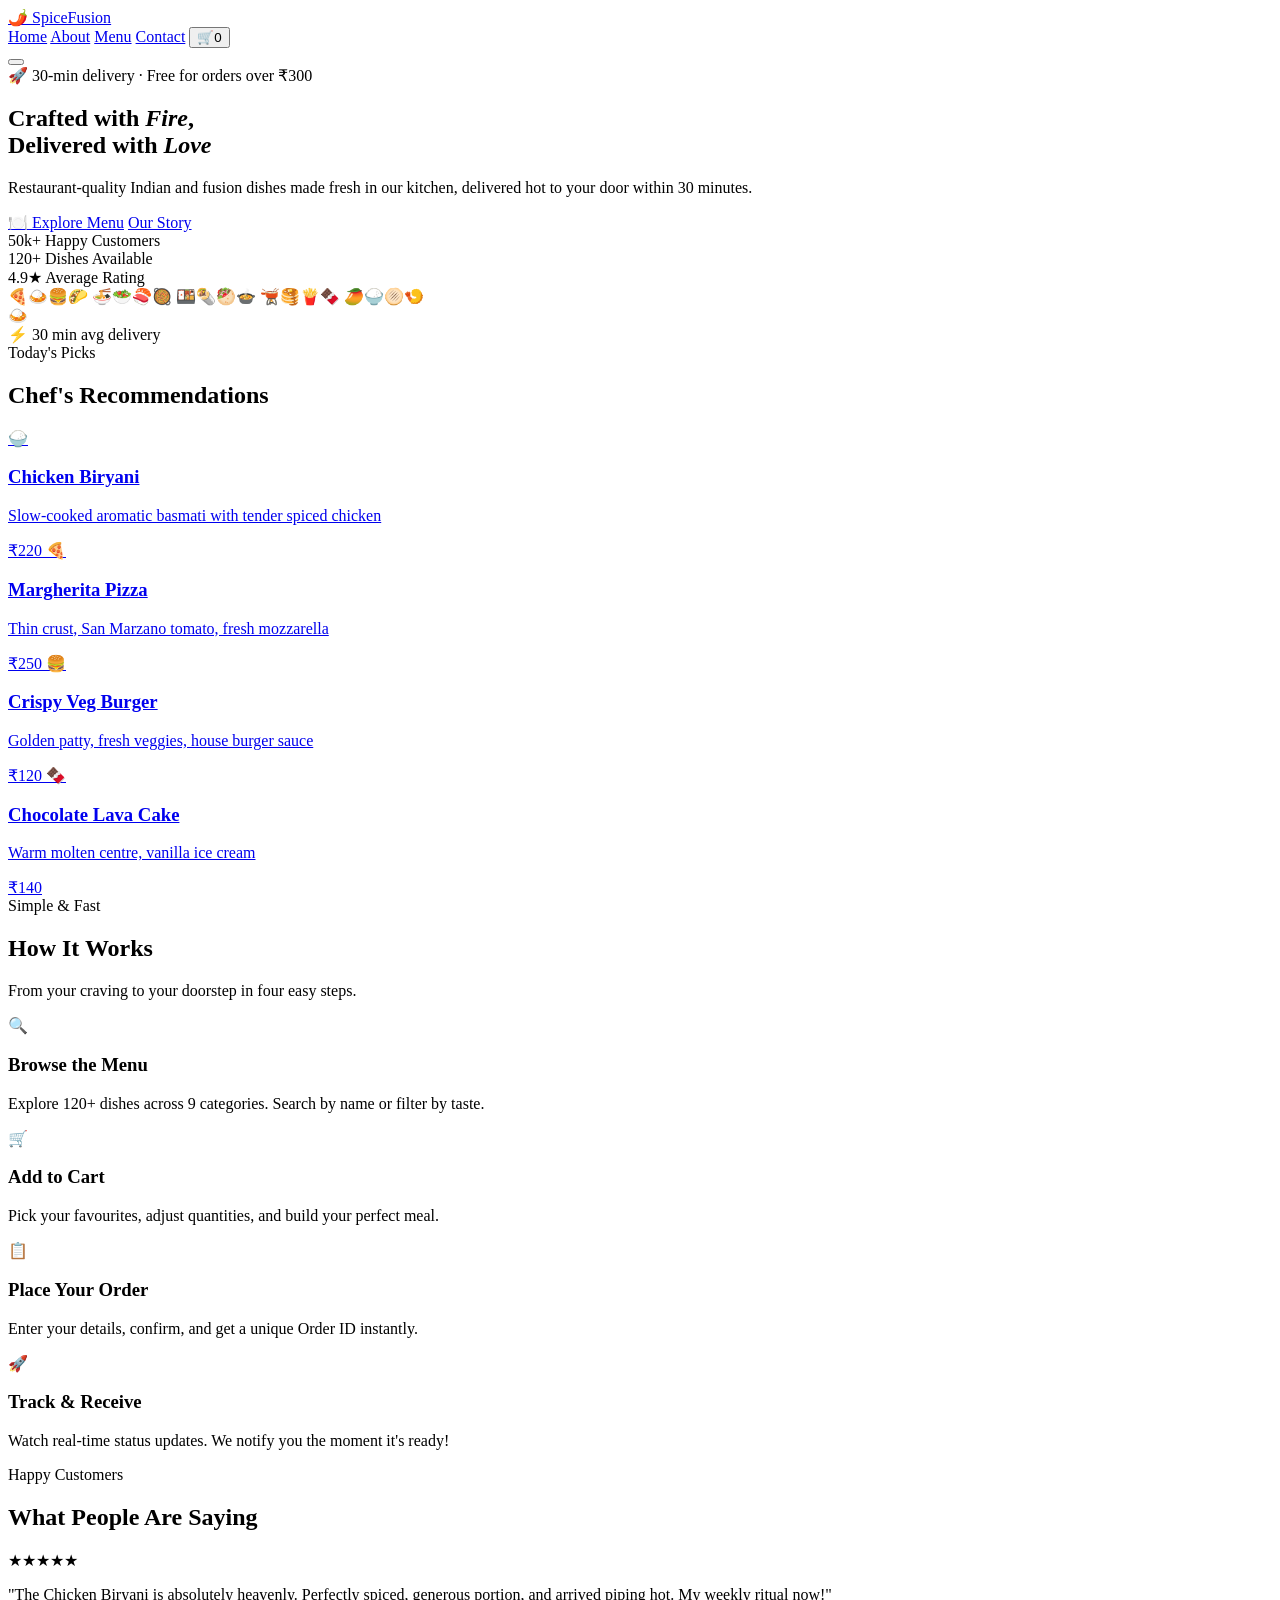
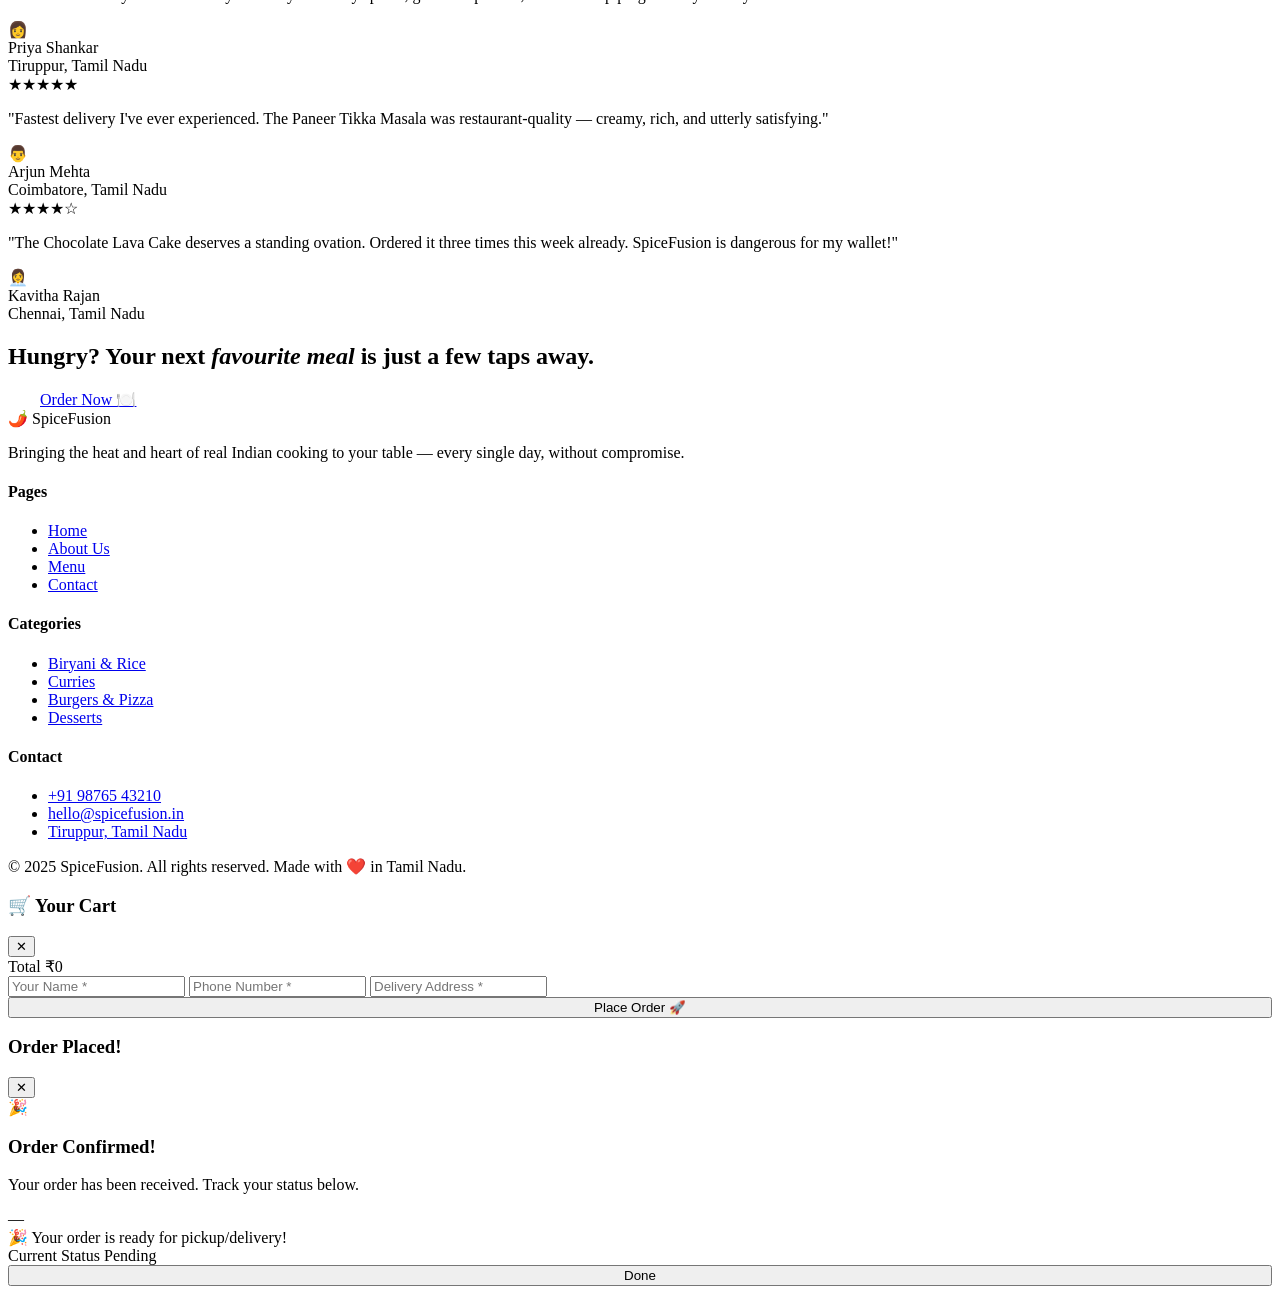
==== index.html @ 7317be7a "First commit" ====
<!DOCTYPE html>
<html lang="en">
<head>
  <meta charset="UTF-8"/>
  <meta name="viewport" content="width=device-width, initial-scale=1.0"/>
  <title>SpiceFusion — Fresh Food, Fast Delivery</title>
  <meta name="description" content="SpiceFusion delivers authentic, freshly prepared Indian and fusion cuisine straight to your door. Order online in minutes."/>
  <meta name="keywords" content="food delivery, biryani, pizza, burger, order food online, SpiceFusion"/>
  <link rel="preconnect" href="https://fonts.googleapis.com"/>
  <link rel="preconnect" href="https://fonts.gstatic.com" crossorigin/>
  <link href="https://fonts.googleapis.com/css2?family=Playfair+Display:wght@700&family=Inter:wght@400;500;600;700&display=swap" rel="stylesheet"/>
  <link rel="stylesheet" href="css/style.css"/>
</head>
<body>

<!-- Page Loader -->
<div id="page-loader">
  <div class="loader-ring"></div>
</div>

<!-- Navbar -->
<nav class="navbar" role="navigation" aria-label="Main navigation">
  <a href="index.html" class="nav-logo"><span>🌶️</span> SpiceFusion</a>
  <div id="nav-menu">
    <a href="index.html" class="active">Home</a>
    <a href="about.html">About</a>
    <a href="products.html">Menu</a>
    <a href="contact.html">Contact</a>
    <button class="nav-cart-btn" onclick="openCart()" aria-label="Open cart">
      🛒<span class="cart-badge">0</span>
    </button>
  </div>
  <button class="hamburger" id="hamburger" aria-label="Toggle menu" aria-expanded="false">
    <span></span><span></span><span></span>
  </button>
</nav>

<!-- Hero -->
<section class="hero" aria-labelledby="hero-heading">
  <div class="hero-left">
    <div class="hero-eyebrow">🚀 30-min delivery · Free for orders over ₹300</div>
    <h1 id="hero-heading">
      Crafted with <em>Fire</em>,<br>Delivered with <em>Love</em>
    </h1>
    <p class="hero-sub">
      Restaurant-quality Indian and fusion dishes made fresh in our kitchen, delivered hot to your door within 30 minutes.
    </p>
    <div class="hero-ctas">
      <a href="products.html" class="btn-primary">🍽️ Explore Menu</a>
      <a href="about.html" class="btn-secondary">Our Story</a>
    </div>
    <div class="hero-stats">
      <div>
        <span class="hero-stat-val">50k+</span>
        <span class="hero-stat-label">Happy Customers</span>
      </div>
      <div>
        <span class="hero-stat-val">120+</span>
        <span class="hero-stat-label">Dishes Available</span>
      </div>
      <div>
        <span class="hero-stat-val">4.9★</span>
        <span class="hero-stat-label">Average Rating</span>
      </div>
    </div>
  </div>
  <div class="hero-right">
    <div class="hero-food-bg"></div>
    <div class="hero-food-strip" aria-hidden="true">
      <span>🍕</span><span>🍛</span><span>🍔</span><span>🌮</span>
      <span>🍜</span><span>🥗</span><span>🍣</span><span>🥘</span>
      <span>🍱</span><span>🌯</span><span>🥙</span><span>🍲</span>
      <span>🫕</span><span>🥞</span><span>🍟</span><span>🍫</span>
      <span>🥭</span><span>🍚</span><span>🫓</span><span>🍤</span>
    </div>
    <div class="hero-bowl" aria-hidden="true">🍛</div>
    <div class="hero-badge" aria-hidden="true">
      <span>⚡</span> 30 min avg delivery
    </div>
  </div>
</section>

<!-- Featured Dishes -->
<section class="featured-strip" aria-label="Featured dishes">
  <span class="eyebrow">Today's Picks</span>
  <h2>Chef's Recommendations</h2>
  <div class="featured-grid" id="featured-grid">
    <a href="products.html" class="featured-card animate-on-scroll">
      <span class="fc-emoji">🍚</span>
      <h3>Chicken Biryani</h3>
      <p>Slow-cooked aromatic basmati with tender spiced chicken</p>
      <span class="fc-price">₹220</span>
    </a>
    <a href="products.html" class="featured-card animate-on-scroll">
      <span class="fc-emoji">🍕</span>
      <h3>Margherita Pizza</h3>
      <p>Thin crust, San Marzano tomato, fresh mozzarella</p>
      <span class="fc-price">₹250</span>
    </a>
    <a href="products.html" class="featured-card animate-on-scroll">
      <span class="fc-emoji">🍔</span>
      <h3>Crispy Veg Burger</h3>
      <p>Golden patty, fresh veggies, house burger sauce</p>
      <span class="fc-price">₹120</span>
    </a>
    <a href="products.html" class="featured-card animate-on-scroll">
      <span class="fc-emoji">🍫</span>
      <h3>Chocolate Lava Cake</h3>
      <p>Warm molten centre, vanilla ice cream</p>
      <span class="fc-price">₹140</span>
    </a>
  </div>
</section>

<!-- How it Works -->
<section class="section" aria-labelledby="how-heading">
  <div class="section-header section-center">
    <span class="eyebrow">Simple & Fast</span>
    <h2 id="how-heading">How It Works</h2>
    <p>From your craving to your doorstep in four easy steps.</p>
  </div>
  <div class="how-grid">
    <div class="how-card animate-on-scroll">
      <span class="how-icon">🔍</span>
      <h3>Browse the Menu</h3>
      <p>Explore 120+ dishes across 9 categories. Search by name or filter by taste.</p>
    </div>
    <div class="how-card animate-on-scroll">
      <span class="how-icon">🛒</span>
      <h3>Add to Cart</h3>
      <p>Pick your favourites, adjust quantities, and build your perfect meal.</p>
    </div>
    <div class="how-card animate-on-scroll">
      <span class="how-icon">📋</span>
      <h3>Place Your Order</h3>
      <p>Enter your details, confirm, and get a unique Order ID instantly.</p>
    </div>
    <div class="how-card animate-on-scroll">
      <span class="how-icon">🚀</span>
      <h3>Track & Receive</h3>
      <p>Watch real-time status updates. We notify you the moment it's ready!</p>
    </div>
  </div>
</section>

<!-- Testimonials -->
<section class="section testimonials" aria-labelledby="testi-heading">
  <div class="section-header section-center">
    <span class="eyebrow">Happy Customers</span>
    <h2 id="testi-heading">What People Are Saying</h2>
  </div>
  <div class="testi-grid">
    <div class="testi-card animate-on-scroll">
      <div class="testi-stars">★★★★★</div>
      <p class="testi-text">"The Chicken Biryani is absolutely heavenly. Perfectly spiced, generous portion, and arrived piping hot. My weekly ritual now!"</p>
      <div class="testi-author">
        <div class="testi-avatar">👩</div>
        <div>
          <div class="testi-name">Priya Shankar</div>
          <div class="testi-loc">Tiruppur, Tamil Nadu</div>
        </div>
      </div>
    </div>
    <div class="testi-card animate-on-scroll">
      <div class="testi-stars">★★★★★</div>
      <p class="testi-text">"Fastest delivery I've ever experienced. The Paneer Tikka Masala was restaurant-quality — creamy, rich, and utterly satisfying."</p>
      <div class="testi-author">
        <div class="testi-avatar">👨</div>
        <div>
          <div class="testi-name">Arjun Mehta</div>
          <div class="testi-loc">Coimbatore, Tamil Nadu</div>
        </div>
      </div>
    </div>
    <div class="testi-card animate-on-scroll">
      <div class="testi-stars">★★★★☆</div>
      <p class="testi-text">"The Chocolate Lava Cake deserves a standing ovation. Ordered it three times this week already. SpiceFusion is dangerous for my wallet!"</p>
      <div class="testi-author">
        <div class="testi-avatar">👩‍💼</div>
        <div>
          <div class="testi-name">Kavitha Rajan</div>
          <div class="testi-loc">Chennai, Tamil Nadu</div>
        </div>
      </div>
    </div>
  </div>
</section>

<!-- CTA Banner -->
<section class="cta-banner" aria-label="Call to action">
  <h2>Hungry? Your next <em>favourite meal</em> is just a few taps away.</h2>
  <a href="products.html" class="btn-primary" style="font-size:1rem; padding:14px 32px;">Order Now 🍽️</a>
</section>

<!-- Footer -->
<footer role="contentinfo">
  <div class="footer-grid">
    <div class="footer-brand">
      <div class="nav-logo"><span>🌶️</span> SpiceFusion</div>
      <p>Bringing the heat and heart of real Indian cooking to your table — every single day, without compromise.</p>
    </div>
    <div class="footer-col">
      <h4>Pages</h4>
      <ul>
        <li><a href="index.html">Home</a></li>
        <li><a href="about.html">About Us</a></li>
        <li><a href="products.html">Menu</a></li>
        <li><a href="contact.html">Contact</a></li>
      </ul>
    </div>
    <div class="footer-col">
      <h4>Categories</h4>
      <ul>
        <li><a href="products.html">Biryani & Rice</a></li>
        <li><a href="products.html">Curries</a></li>
        <li><a href="products.html">Burgers & Pizza</a></li>
        <li><a href="products.html">Desserts</a></li>
      </ul>
    </div>
    <div class="footer-col">
      <h4>Contact</h4>
      <ul>
        <li><a href="tel:+919876543210">+91 98765 43210</a></li>
        <li><a href="mailto:hello@spicefusion.in">hello@spicefusion.in</a></li>
        <li><a href="#">Tiruppur, Tamil Nadu</a></li>
      </ul>
    </div>
  </div>
  <div class="footer-bottom">
    <p>© 2025 SpiceFusion. All rights reserved. Made with ❤️ in Tamil Nadu.</p>
  </div>
</footer>

<!-- Cart Modal -->
<div class="modal-overlay" id="cart-modal" role="dialog" aria-modal="true" aria-label="Shopping cart">
  <div class="modal-box">
    <div class="modal-header">
      <h3>🛒 Your Cart</h3>
      <button class="modal-close" onclick="closeCart()" aria-label="Close cart">✕</button>
    </div>
    <div class="modal-body" id="cart-items"></div>
    <div class="cart-footer">
      <div class="cart-total-row">
        <span>Total</span>
        <span id="cart-total">₹0</span>
      </div>
      <form class="checkout-form" id="checkout-form">
        <input id="cust-name" type="text" placeholder="Your Name *" required/>
        <input id="cust-phone" type="tel" placeholder="Phone Number *" required/>
        <input id="cust-address" type="text" placeholder="Delivery Address *" required/>
        <button type="submit" class="btn-primary" style="justify-content:center; width:100%;">Place Order 🚀</button>
      </form>
    </div>
  </div>
</div>

<!-- Order Confirmation Modal -->
<div class="modal-overlay" id="order-modal" role="dialog" aria-modal="true" aria-label="Order confirmation">
  <div class="modal-box">
    <div class="modal-header">
      <h3>Order Placed!</h3>
      <button class="modal-close" onclick="closeOrderModal()" aria-label="Close">✕</button>
    </div>
    <div class="order-confirm-body">
      <span class="oc-emoji">🎉</span>
      <h3>Order Confirmed!</h3>
      <p>Your order has been received. Track your status below.</p>
      <div class="order-id-display" id="confirm-order-id">—</div>
      <div id="ready-notification" class="hidden">
        🎉 Your order is ready for pickup/delivery!
      </div>
      <div class="order-status-row">
        <span>Current Status</span>
        <span id="order-status-text" data-status="pending">Pending</span>
      </div>
      <button class="btn-primary" onclick="closeOrderModal()" style="justify-content:center; width:100%;">Done</button>
    </div>
  </div>
</div>

<script type="module" src="js/app.js"></script>
</body>
</html>
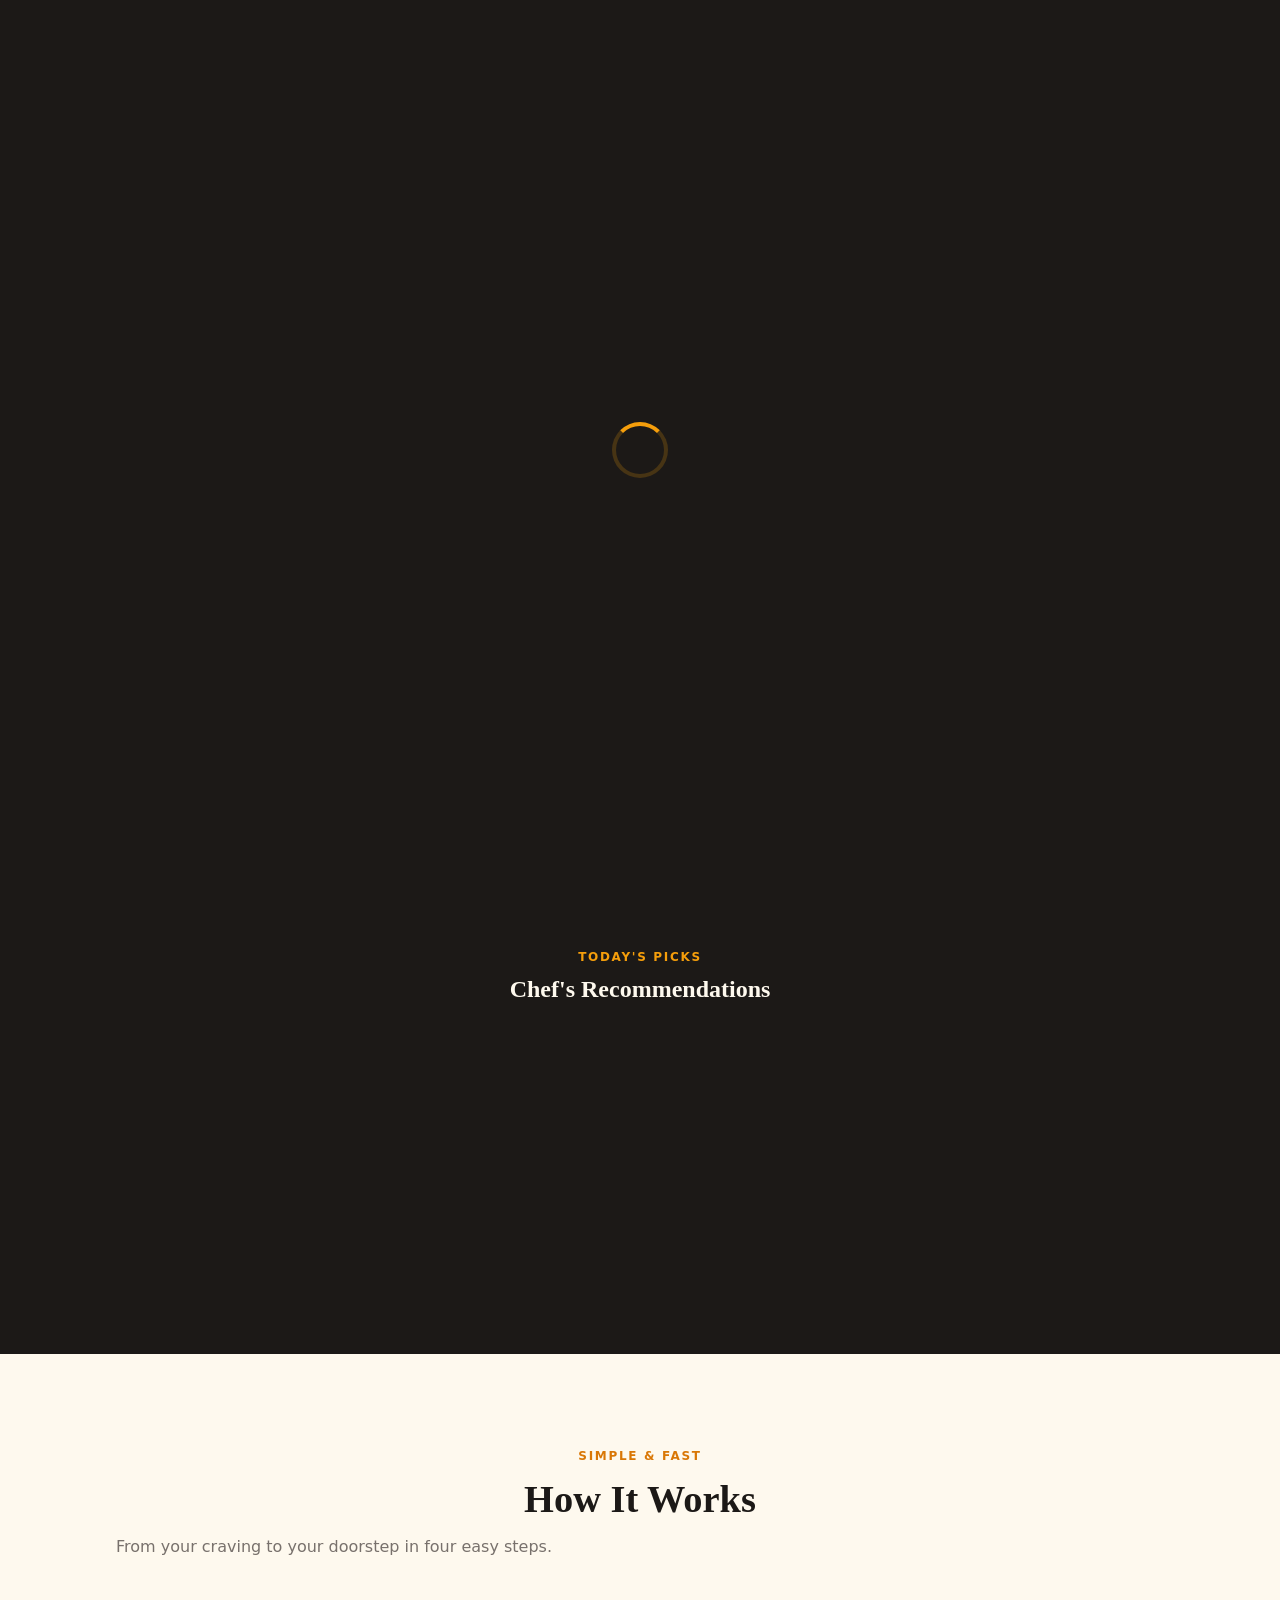
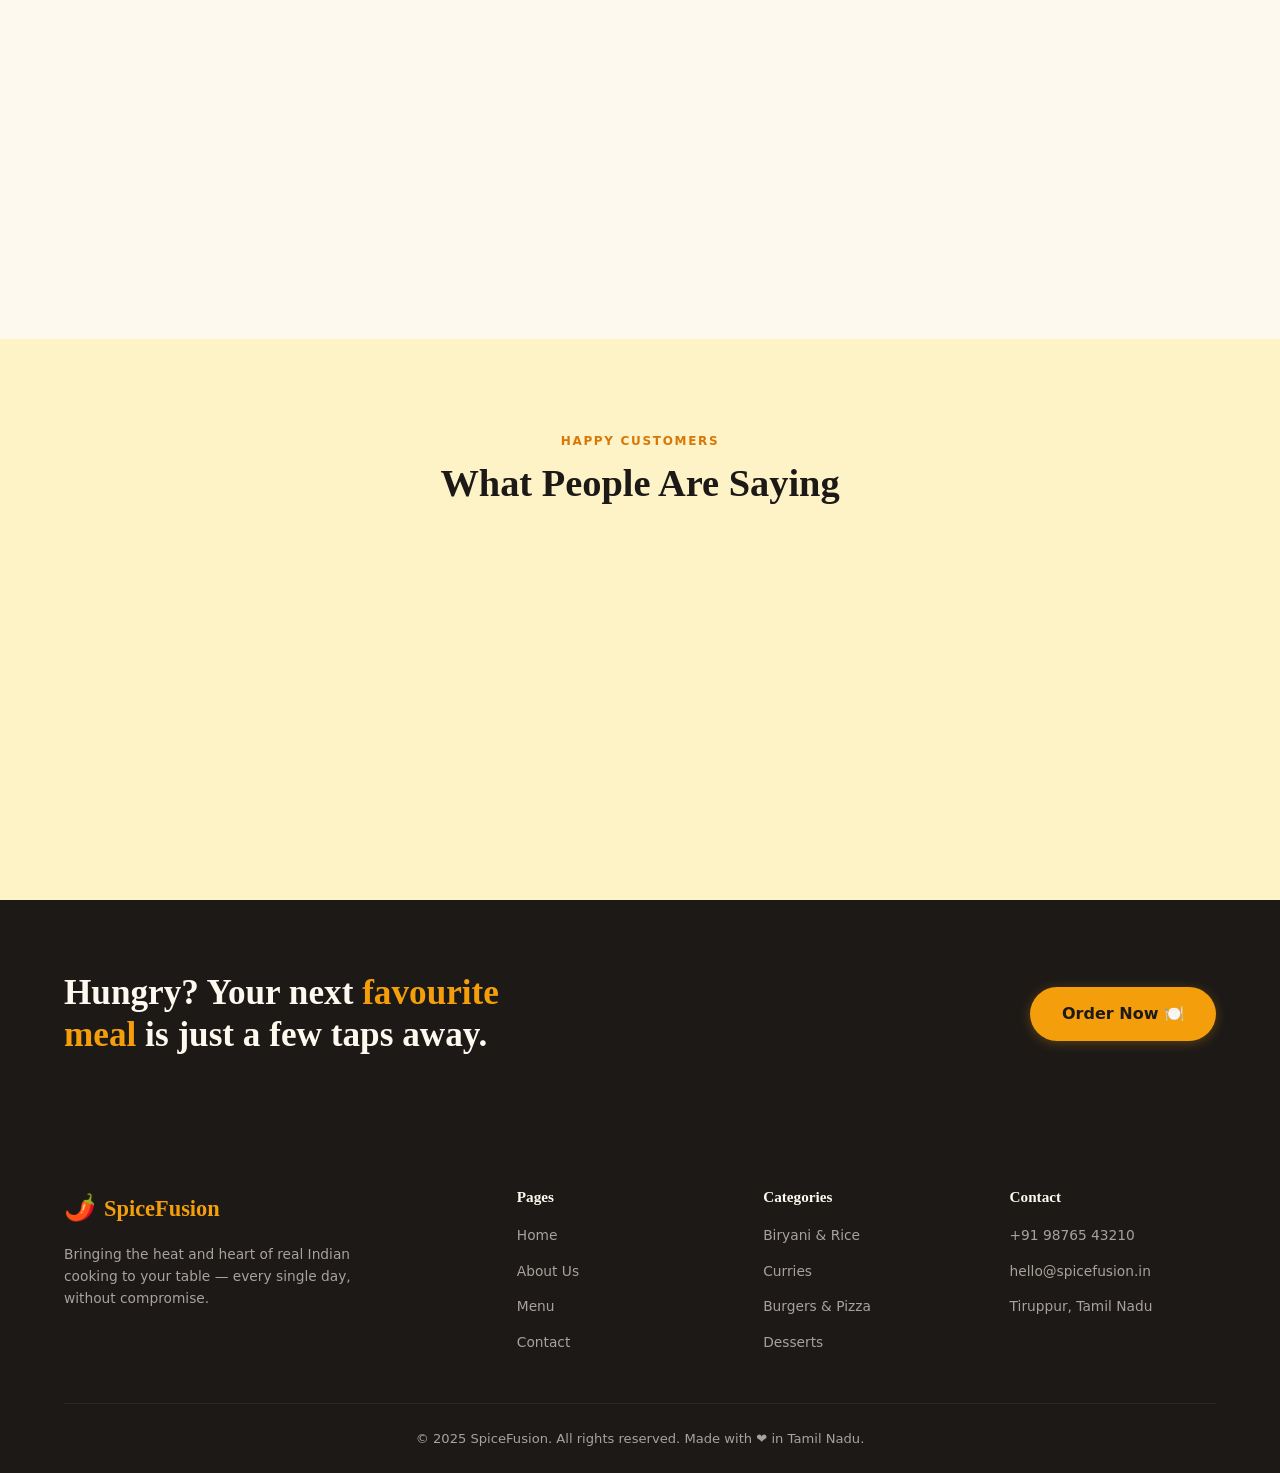
==== commit a61ac514: "Second commit" ====
--- a/index.html
+++ b/index.html
@@ -9,7 +9,7 @@
   <link rel="preconnect" href="https://fonts.googleapis.com"/>
   <link rel="preconnect" href="https://fonts.gstatic.com" crossorigin/>
   <link href="https://fonts.googleapis.com/css2?family=Playfair+Display:wght@700&family=Inter:wght@400;500;600;700&display=swap" rel="stylesheet"/>
-  <link rel="stylesheet" href="css/style.css"/>
+  <link rel="stylesheet" href="style.css">
 </head>
 <body>
 
--- a/style.css
+++ b/style.css
@@ -0,0 +1,781 @@
+/* ============================================================
+   style.css — SpiceFusion Food Ordering
+   Palette: Saffron #F59E0B | Charcoal #1C1917 | Cream #FEF9EE
+   Accent-green: #16A34A | Mid-tone: #78716C
+   ============================================================ */
+
+/* ── Reset & Base ─────────────────────────────────────────── */
+*, *::before, *::after { box-sizing: border-box; margin: 0; padding: 0; }
+
+:root {
+  --saffron: #F59E0B;
+  --saffron-dark: #D97706;
+  --saffron-light: #FDE68A;
+  --charcoal: #1C1917;
+  --charcoal-2: #292524;
+  --cream: #FEF9EE;
+  --cream-2: #FEF3C7;
+  --green: #16A34A;
+  --green-dark: #15803D;
+  --mid: #78716C;
+  --border: #E7E5E4;
+  --radius: 14px;
+  --radius-sm: 8px;
+  --shadow: 0 4px 24px rgba(0,0,0,0.08);
+  --shadow-md: 0 8px 40px rgba(0,0,0,0.13);
+  --transition: 0.22s ease;
+}
+
+html { scroll-behavior: smooth; }
+
+body {
+  font-family: 'Inter', system-ui, sans-serif;
+  background: var(--cream);
+  color: var(--charcoal);
+  line-height: 1.6;
+  overflow-x: hidden;
+}
+
+img { display: block; max-width: 100%; }
+a { text-decoration: none; color: inherit; }
+button { cursor: pointer; border: none; background: none; font-family: inherit; }
+input, textarea, select { font-family: inherit; }
+
+/* ── Typography ───────────────────────────────────────────── */
+h1, h2, h3, h4 {
+  font-family: 'Playfair Display', Georgia, serif;
+  line-height: 1.2;
+  font-weight: 700;
+}
+.eyebrow {
+  font-size: 0.75rem;
+  font-weight: 600;
+  letter-spacing: 0.14em;
+  text-transform: uppercase;
+  color: var(--saffron-dark);
+}
+
+/* ── Page Loader ──────────────────────────────────────────── */
+#page-loader {
+  position: fixed; inset: 0; background: var(--charcoal);
+  display: flex; align-items: center; justify-content: center;
+  z-index: 9999; transition: opacity 0.4s;
+}
+#page-loader.hidden { opacity: 0; pointer-events: none; }
+.loader-ring {
+  width: 56px; height: 56px;
+  border: 4px solid rgba(245,158,11,0.2);
+  border-top-color: var(--saffron);
+  border-radius: 50%;
+  animation: spin 0.8s linear infinite;
+}
+@keyframes spin { to { transform: rotate(360deg); } }
+
+/* ── Navbar ───────────────────────────────────────────────── */
+.navbar {
+  position: sticky; top: 0; z-index: 100;
+  background: var(--charcoal);
+  padding: 0 5vw;
+  display: flex; align-items: center; justify-content: space-between;
+  height: 64px;
+  box-shadow: 0 2px 16px rgba(0,0,0,0.25);
+}
+.nav-logo {
+  font-family: 'Playfair Display', serif;
+  font-size: 1.4rem; font-weight: 700;
+  color: var(--saffron);
+  display: flex; align-items: center; gap: 8px;
+}
+.nav-logo span { font-size: 1.6rem; }
+
+#nav-menu {
+  display: flex; align-items: center; gap: 28px;
+}
+#nav-menu a {
+  color: #D6D3D1; font-size: 0.92rem; font-weight: 500;
+  padding: 4px 0; position: relative; transition: color var(--transition);
+}
+#nav-menu a::after {
+  content: ""; position: absolute; bottom: -2px; left: 0;
+  width: 0; height: 2px; background: var(--saffron);
+  transition: width var(--transition);
+}
+#nav-menu a:hover, #nav-menu a.active { color: var(--saffron); }
+#nav-menu a:hover::after, #nav-menu a.active::after { width: 100%; }
+
+.nav-cart-btn {
+  position: relative;
+  color: #D6D3D1; font-size: 1.25rem;
+  transition: color var(--transition);
+  display: flex; align-items: center;
+}
+.nav-cart-btn:hover { color: var(--saffron); }
+.cart-badge {
+  position: absolute; top: -8px; right: -10px;
+  width: 18px; height: 18px; border-radius: 50%;
+  background: var(--saffron); color: var(--charcoal);
+  font-size: 0.65rem; font-weight: 700;
+  display: none; align-items: center; justify-content: center;
+}
+
+.hamburger {
+  display: none; flex-direction: column; gap: 5px;
+  padding: 4px; z-index: 101;
+}
+.hamburger span {
+  width: 24px; height: 2px; background: #D6D3D1;
+  border-radius: 2px; transition: var(--transition);
+  transform-origin: center;
+}
+.hamburger.active span:nth-child(1) { transform: translateY(7px) rotate(45deg); }
+.hamburger.active span:nth-child(2) { opacity: 0; }
+.hamburger.active span:nth-child(3) { transform: translateY(-7px) rotate(-45deg); }
+
+/* ── Buttons ──────────────────────────────────────────────── */
+.btn-primary {
+  display: inline-flex; align-items: center; gap: 8px;
+  background: var(--saffron); color: var(--charcoal);
+  font-weight: 700; font-size: 0.9rem;
+  padding: 12px 24px; border-radius: 50px;
+  transition: background var(--transition), transform var(--transition), box-shadow var(--transition);
+  box-shadow: 0 2px 12px rgba(245,158,11,0.3);
+}
+.btn-primary:hover {
+  background: var(--saffron-dark);
+  transform: translateY(-2px);
+  box-shadow: 0 6px 20px rgba(245,158,11,0.4);
+}
+.btn-secondary {
+  display: inline-flex; align-items: center; gap: 8px;
+  background: transparent; color: var(--charcoal);
+  font-weight: 600; font-size: 0.9rem;
+  padding: 11px 22px; border-radius: 50px;
+  border: 2px solid var(--charcoal);
+  transition: all var(--transition);
+}
+.btn-secondary:hover { background: var(--charcoal); color: var(--cream); }
+
+.btn-green {
+  background: var(--green); color: #fff;
+  display: inline-flex; align-items: center; gap: 8px;
+  font-weight: 600; padding: 11px 22px; border-radius: 50px;
+  transition: background var(--transition);
+}
+.btn-green:hover { background: var(--green-dark); }
+
+/* ── Hero ─────────────────────────────────────────────────── */
+.hero {
+  min-height: 92vh;
+  background: var(--charcoal-2);
+  display: grid; grid-template-columns: 1fr 1fr;
+  align-items: center; gap: 0;
+  overflow: hidden; position: relative;
+}
+.hero-left {
+  padding: 80px 5vw 80px 8vw;
+  z-index: 2;
+}
+.hero-eyebrow {
+  display: inline-flex; align-items: center; gap: 8px;
+  background: rgba(245,158,11,0.15);
+  border: 1px solid rgba(245,158,11,0.3);
+  color: var(--saffron); font-size: 0.78rem; font-weight: 600;
+  letter-spacing: 0.1em; text-transform: uppercase;
+  padding: 6px 14px; border-radius: 50px;
+  margin-bottom: 24px;
+}
+.hero h1 {
+  font-size: clamp(2.4rem, 5vw, 3.8rem);
+  color: var(--cream);
+  margin-bottom: 20px;
+  line-height: 1.1;
+}
+.hero h1 em { font-style: normal; color: var(--saffron); }
+.hero-sub {
+  color: #A8A29E; font-size: 1.05rem;
+  margin-bottom: 36px; max-width: 440px;
+}
+.hero-ctas { display: flex; gap: 14px; flex-wrap: wrap; }
+.hero-stats {
+  display: flex; gap: 32px; margin-top: 48px;
+  padding-top: 32px; border-top: 1px solid rgba(255,255,255,0.08);
+}
+.hero-stat-val {
+  font-family: 'Playfair Display', serif;
+  font-size: 1.8rem; font-weight: 700; color: var(--saffron);
+  display: block;
+}
+.hero-stat-label { font-size: 0.8rem; color: #A8A29E; }
+
+.hero-right {
+  position: relative; height: 100%;
+  min-height: 92vh;
+  display: flex; align-items: center; justify-content: center;
+  overflow: hidden;
+}
+.hero-food-bg {
+  position: absolute; inset: 0;
+  background: linear-gradient(135deg, #292524 0%, #1C1917 100%);
+}
+.hero-food-strip {
+  position: absolute; inset: 0;
+  display: grid;
+  grid-template-columns: repeat(4, 1fr);
+  grid-template-rows: repeat(5, 1fr);
+  opacity: 0.15;
+  font-size: 3rem;
+  pointer-events: none;
+}
+.hero-food-strip span {
+  display: flex; align-items: center; justify-content: center;
+  filter: grayscale(1);
+}
+.hero-bowl {
+  position: relative; z-index: 2;
+  font-size: clamp(8rem, 15vw, 12rem);
+  animation: float 3.5s ease-in-out infinite;
+  text-shadow: 0 30px 60px rgba(0,0,0,0.4);
+  filter: drop-shadow(0 20px 40px rgba(245,158,11,0.2));
+}
+@keyframes float {
+  0%, 100% { transform: translateY(0); }
+  50% { transform: translateY(-16px); }
+}
+.hero-badge {
+  position: absolute; bottom: 60px; right: 10%;
+  background: var(--saffron); color: var(--charcoal);
+  border-radius: var(--radius); padding: 14px 18px;
+  font-weight: 700; font-size: 0.85rem;
+  box-shadow: var(--shadow-md);
+  animation: float 3.5s ease-in-out 1s infinite;
+}
+.hero-badge span { display: block; font-size: 1.2rem; }
+
+/* ── Sections shared ──────────────────────────────────────── */
+.section { padding: 88px 5vw; }
+.section-center { text-align: center; }
+.section-header { margin-bottom: 56px; }
+.section-header h2 { font-size: clamp(1.8rem, 3vw, 2.6rem); margin-top: 8px; }
+.section-header p { color: var(--mid); font-size: 1rem; margin-top: 12px; max-width: 540px; }
+.section-center .section-header p { margin: 12px auto 0; }
+
+/* ── Featured strip on home ───────────────────────────────── */
+.featured-strip {
+  background: var(--charcoal);
+  padding: 56px 5vw;
+}
+.featured-strip h2 { color: var(--cream); text-align: center; margin-bottom: 40px; }
+.featured-strip .eyebrow { color: var(--saffron); display: block; text-align: center; margin-bottom: 8px; }
+.featured-grid {
+  display: grid;
+  grid-template-columns: repeat(auto-fill, minmax(220px, 1fr));
+  gap: 20px;
+}
+.featured-card {
+  background: var(--charcoal-2);
+  border-radius: var(--radius);
+  padding: 24px 20px;
+  text-align: center;
+  transition: transform var(--transition), box-shadow var(--transition);
+  border: 1px solid rgba(255,255,255,0.05);
+  cursor: pointer;
+}
+.featured-card:hover { transform: translateY(-6px); box-shadow: 0 12px 40px rgba(0,0,0,0.3); }
+.featured-card .fc-emoji { font-size: 3.2rem; display: block; margin-bottom: 12px; }
+.featured-card h3 { color: var(--cream); font-size: 1.05rem; margin-bottom: 6px; }
+.featured-card p { color: #A8A29E; font-size: 0.82rem; margin-bottom: 14px; }
+.featured-card .fc-price { color: var(--saffron); font-weight: 700; font-size: 1.1rem; }
+
+/* ── How it works ─────────────────────────────────────────── */
+.how-grid {
+  display: grid; grid-template-columns: repeat(auto-fill, minmax(220px, 1fr));
+  gap: 28px; margin-top: 8px;
+}
+.how-card {
+  background: #fff; border-radius: var(--radius); padding: 32px 24px;
+  text-align: center; box-shadow: var(--shadow);
+  transition: transform var(--transition);
+}
+.how-card:hover { transform: translateY(-4px); }
+.how-icon { font-size: 2.4rem; margin-bottom: 14px; display: block; }
+.how-card h3 { margin-bottom: 8px; font-size: 1.05rem; }
+.how-card p { color: var(--mid); font-size: 0.88rem; }
+
+/* ── Testimonials ─────────────────────────────────────────── */
+.testimonials { background: var(--cream-2); }
+.testi-grid {
+  display: grid; grid-template-columns: repeat(auto-fill, minmax(280px, 1fr));
+  gap: 24px;
+}
+.testi-card {
+  background: #fff; border-radius: var(--radius); padding: 28px;
+  box-shadow: var(--shadow);
+}
+.testi-stars { color: var(--saffron); font-size: 1rem; margin-bottom: 12px; }
+.testi-text { color: var(--charcoal); font-size: 0.93rem; font-style: italic; margin-bottom: 18px; }
+.testi-author { display: flex; align-items: center; gap: 12px; }
+.testi-avatar { width: 40px; height: 40px; border-radius: 50%; background: var(--saffron); display: flex; align-items: center; justify-content: center; font-size: 1.2rem; }
+.testi-name { font-weight: 700; font-size: 0.88rem; }
+.testi-loc { font-size: 0.78rem; color: var(--mid); }
+
+/* ── CTA Banner ───────────────────────────────────────────── */
+.cta-banner {
+  background: var(--charcoal);
+  padding: 72px 5vw;
+  display: flex; align-items: center; justify-content: space-between;
+  gap: 32px; flex-wrap: wrap;
+}
+.cta-banner h2 { color: var(--cream); font-size: clamp(1.6rem, 3vw, 2.2rem); max-width: 500px; }
+.cta-banner h2 em { color: var(--saffron); font-style: normal; }
+
+/* ── About Page ───────────────────────────────────────────── */
+.page-hero {
+  background: var(--charcoal-2);
+  padding: 100px 5vw 64px;
+  text-align: center;
+}
+.page-hero h1 { color: var(--cream); font-size: clamp(2rem, 4vw, 3rem); margin-top: 10px; }
+.page-hero p { color: #A8A29E; font-size: 1rem; margin-top: 12px; max-width: 520px; margin-inline: auto; }
+
+.about-story {
+  display: grid; grid-template-columns: 1fr 1fr; gap: 64px; align-items: center;
+}
+.about-story-emoji { font-size: 8rem; text-align: center; animation: float 4s ease-in-out infinite; }
+.about-story h2 { font-size: clamp(1.7rem, 2.5vw, 2.2rem); margin-bottom: 16px; margin-top: 8px; }
+.about-story p { color: var(--mid); font-size: 0.95rem; margin-bottom: 14px; }
+
+.mv-grid {
+  display: grid; grid-template-columns: 1fr 1fr; gap: 24px;
+}
+.mv-card {
+  background: var(--charcoal); color: var(--cream);
+  border-radius: var(--radius); padding: 36px;
+}
+.mv-card .mv-icon { font-size: 2.4rem; margin-bottom: 16px; display: block; }
+.mv-card h3 { font-size: 1.3rem; color: var(--saffron); margin-bottom: 10px; }
+.mv-card p { color: #A8A29E; font-size: 0.9rem; }
+
+.why-grid {
+  display: grid; grid-template-columns: repeat(auto-fill, minmax(220px, 1fr)); gap: 20px;
+}
+.why-card {
+  background: #fff; border-radius: var(--radius); padding: 28px 22px;
+  border-top: 4px solid var(--saffron); box-shadow: var(--shadow);
+  transition: transform var(--transition);
+}
+.why-card:hover { transform: translateY(-4px); }
+.why-icon { font-size: 2rem; margin-bottom: 12px; }
+.why-card h4 { margin-bottom: 8px; }
+.why-card p { color: var(--mid); font-size: 0.85rem; }
+
+.team-grid {
+  display: grid; grid-template-columns: repeat(auto-fill, minmax(200px, 1fr)); gap: 24px;
+}
+.team-card {
+  background: #fff; border-radius: var(--radius); padding: 28px 20px;
+  text-align: center; box-shadow: var(--shadow);
+  transition: transform var(--transition);
+}
+.team-card:hover { transform: translateY(-4px); }
+.team-avatar { font-size: 4rem; margin-bottom: 14px; display: block; }
+.team-card h4 { margin-bottom: 4px; }
+.team-card .team-role { color: var(--saffron); font-size: 0.82rem; font-weight: 600; text-transform: uppercase; letter-spacing: 0.08em; margin-bottom: 8px; }
+.team-card p { color: var(--mid); font-size: 0.83rem; }
+
+/* ── Products Page ────────────────────────────────────────── */
+.products-toolbar {
+  background: #fff; padding: 20px 5vw;
+  display: flex; align-items: center; gap: 16px; flex-wrap: wrap;
+  border-bottom: 1px solid var(--border);
+  position: sticky; top: 64px; z-index: 90;
+}
+.search-wrap {
+  position: relative; flex: 1; min-width: 220px;
+}
+.search-wrap svg { position: absolute; left: 14px; top: 50%; transform: translateY(-50%); color: var(--mid); }
+#search-input {
+  width: 100%; padding: 10px 14px 10px 42px;
+  border: 1.5px solid var(--border); border-radius: 50px;
+  font-size: 0.9rem; background: var(--cream);
+  transition: border-color var(--transition);
+}
+#search-input:focus { outline: none; border-color: var(--saffron); }
+
+.category-filters { display: flex; gap: 8px; flex-wrap: wrap; }
+.cat-btn {
+  padding: 7px 16px; border-radius: 50px; font-size: 0.82rem; font-weight: 600;
+  border: 1.5px solid var(--border); color: var(--mid);
+  background: #fff; cursor: pointer; transition: all var(--transition);
+}
+.cat-btn:hover, .cat-btn.active {
+  background: var(--saffron); color: var(--charcoal); border-color: var(--saffron);
+}
+
+#products-grid {
+  display: grid;
+  grid-template-columns: repeat(auto-fill, minmax(270px, 1fr));
+  gap: 24px;
+  padding: 40px 5vw;
+}
+.product-card {
+  background: #fff; border-radius: var(--radius);
+  box-shadow: var(--shadow); overflow: hidden;
+  transition: transform var(--transition), box-shadow var(--transition);
+}
+.product-card:hover { transform: translateY(-6px); box-shadow: var(--shadow-md); }
+.product-img {
+  position: relative; background: var(--cream-2);
+  height: 180px; display: flex; align-items: center; justify-content: center;
+  overflow: hidden;
+}
+.product-img img { width: 100%; height: 100%; object-fit: cover; }
+.product-emoji { font-size: 5rem; line-height: 1; }
+.product-cat-badge {
+  position: absolute; top: 12px; right: 12px;
+  background: var(--charcoal); color: var(--saffron);
+  font-size: 0.7rem; font-weight: 700; letter-spacing: 0.06em;
+  padding: 3px 10px; border-radius: 50px;
+}
+.product-body { padding: 20px; }
+.product-name { font-size: 1.05rem; margin-bottom: 6px; }
+.product-desc { color: var(--mid); font-size: 0.83rem; margin-bottom: 16px; line-height: 1.5; }
+.product-footer { display: flex; align-items: center; justify-content: space-between; }
+.product-price { font-family: 'Playfair Display', serif; font-size: 1.3rem; font-weight: 700; color: var(--saffron-dark); }
+.btn-order {
+  display: inline-flex; align-items: center; gap: 6px;
+  background: var(--charcoal); color: var(--saffron);
+  font-size: 0.8rem; font-weight: 700;
+  padding: 9px 16px; border-radius: 50px;
+  transition: background var(--transition), transform var(--transition);
+}
+.btn-order:hover { background: var(--saffron); color: var(--charcoal); transform: translateY(-1px); }
+
+.no-results { grid-column: 1/-1; text-align: center; padding: 64px 0; }
+.no-results span { font-size: 4rem; display: block; margin-bottom: 14px; }
+.no-results p { color: var(--mid); font-size: 1rem; }
+
+/* ── Cart Modal ───────────────────────────────────────────── */
+.modal-overlay {
+  position: fixed; inset: 0; z-index: 200;
+  background: rgba(0,0,0,0.5); backdrop-filter: blur(4px);
+  display: none; align-items: flex-end; justify-content: center;
+}
+.modal-overlay.open { display: flex; }
+
+.modal-box {
+  background: #fff; border-radius: var(--radius) var(--radius) 0 0;
+  width: 100%; max-width: 540px; max-height: 90vh;
+  display: flex; flex-direction: column;
+  animation: slideUp 0.3s ease;
+}
+@keyframes slideUp { from { transform: translateY(100%); } to { transform: translateY(0); } }
+
+.modal-header {
+  display: flex; align-items: center; justify-content: space-between;
+  padding: 20px 24px 16px; border-bottom: 1px solid var(--border);
+}
+.modal-header h3 { font-size: 1.2rem; }
+.modal-close {
+  width: 32px; height: 32px; border-radius: 50%;
+  background: var(--cream); display: flex; align-items: center; justify-content: center;
+  font-size: 1.1rem; color: var(--mid); transition: background var(--transition);
+}
+.modal-close:hover { background: var(--border); }
+
+.modal-body { padding: 16px 24px; overflow-y: auto; flex: 1; }
+.cart-empty { text-align: center; padding: 32px 0; color: var(--mid); }
+
+.cart-item {
+  display: flex; align-items: center; gap: 12px;
+  padding: 12px 0; border-bottom: 1px solid var(--border);
+}
+.ci-emoji { font-size: 2rem; flex-shrink: 0; }
+.ci-info { flex: 1; }
+.ci-info strong { font-size: 0.9rem; display: block; }
+.ci-info span { font-size: 0.8rem; color: var(--mid); }
+.ci-controls { display: flex; align-items: center; gap: 10px; }
+.ci-controls button {
+  width: 26px; height: 26px; border-radius: 50%;
+  background: var(--cream-2); font-size: 1rem; font-weight: 700;
+  display: flex; align-items: center; justify-content: center;
+  transition: background var(--transition);
+}
+.ci-controls button:hover { background: var(--saffron-light); }
+.ci-sub { font-weight: 700; font-size: 0.9rem; min-width: 50px; text-align: right; }
+
+.cart-footer { padding: 16px 24px; border-top: 1px solid var(--border); }
+.cart-total-row {
+  display: flex; justify-content: space-between; align-items: center;
+  margin-bottom: 16px;
+}
+.cart-total-row span:last-child { font-family: 'Playfair Display', serif; font-size: 1.4rem; font-weight: 700; color: var(--saffron-dark); }
+
+.checkout-form { display: flex; flex-direction: column; gap: 12px; }
+.checkout-form input, .checkout-form textarea {
+  padding: 10px 14px; border: 1.5px solid var(--border); border-radius: var(--radius-sm);
+  font-size: 0.9rem; background: var(--cream); transition: border-color var(--transition);
+}
+.checkout-form input:focus, .checkout-form textarea:focus { outline: none; border-color: var(--saffron); }
+
+/* ── Order Modal ──────────────────────────────────────────── */
+#order-modal .modal-box { border-radius: var(--radius); max-width: 400px; margin: auto; }
+#order-modal.open { align-items: center; }
+.order-confirm-body { padding: 32px 24px; text-align: center; }
+.order-confirm-body .oc-emoji { font-size: 4rem; margin-bottom: 16px; display: block; }
+.order-confirm-body h3 { font-size: 1.4rem; margin-bottom: 8px; }
+.order-confirm-body p { color: var(--mid); font-size: 0.9rem; margin-bottom: 20px; }
+.order-id-display {
+  font-family: monospace; font-size: 1.2rem; font-weight: 700;
+  background: var(--cream-2); padding: 10px 20px; border-radius: var(--radius-sm);
+  display: inline-block; margin-bottom: 20px; color: var(--saffron-dark);
+}
+.order-status-row { margin-bottom: 16px; }
+.order-status-row span { font-size: 0.82rem; color: var(--mid); display: block; margin-bottom: 4px; }
+[data-status] { font-weight: 700; padding: 4px 14px; border-radius: 50px; display: inline-block; font-size: 0.88rem; }
+[data-status="pending"] { background: #FEF3C7; color: #92400E; }
+[data-status="accepted"] { background: #D1FAE5; color: #065F46; }
+[data-status="preparing"] { background: #DBEAFE; color: #1E40AF; }
+[data-status="ready"] { background: #D1FAE5; color: #065F46; }
+[data-status="delivered"] { background: #F3F4F6; color: #374151; }
+
+#ready-notification {
+  background: linear-gradient(135deg, #D1FAE5, #A7F3D0);
+  border: 2px solid var(--green); border-radius: var(--radius-sm);
+  padding: 14px 18px; font-weight: 600; color: var(--green-dark);
+  margin-bottom: 16px;
+}
+#ready-notification.hidden { display: none; }
+
+/* ── Contact Page ─────────────────────────────────────────── */
+.contact-layout {
+  display: grid; grid-template-columns: 1fr 1.4fr; gap: 64px; align-items: start;
+}
+.contact-info h2 { font-size: 1.8rem; margin-top: 8px; margin-bottom: 14px; }
+.contact-info p { color: var(--mid); font-size: 0.93rem; margin-bottom: 28px; }
+.contact-detail { display: flex; align-items: flex-start; gap: 14px; margin-bottom: 20px; }
+.cd-icon { font-size: 1.5rem; flex-shrink: 0; }
+.cd-text strong { display: block; font-size: 0.88rem; }
+.cd-text span { color: var(--mid); font-size: 0.83rem; }
+
+.contact-form-wrap {
+  background: #fff; border-radius: var(--radius); padding: 40px;
+  box-shadow: var(--shadow);
+}
+.form-group { margin-bottom: 20px; }
+.form-group label { display: block; font-size: 0.85rem; font-weight: 600; margin-bottom: 6px; }
+.form-group input, .form-group textarea {
+  width: 100%; padding: 12px 16px;
+  border: 1.5px solid var(--border); border-radius: var(--radius-sm);
+  font-size: 0.9rem; background: var(--cream);
+  transition: border-color var(--transition);
+}
+.form-group input:focus, .form-group textarea:focus { outline: none; border-color: var(--saffron); }
+.form-group input.field-error, .form-group textarea.field-error { border-color: #EF4444; }
+.field-err-msg { color: #EF4444; font-size: 0.78rem; margin-top: 4px; min-height: 16px; }
+
+/* ── Footer ───────────────────────────────────────────────── */
+footer {
+  background: var(--charcoal); color: #A8A29E;
+  padding: 60px 5vw 24px;
+}
+.footer-grid {
+  display: grid; grid-template-columns: 2fr 1fr 1fr 1fr; gap: 40px; margin-bottom: 48px;
+}
+.footer-brand .nav-logo { color: var(--saffron); margin-bottom: 14px; }
+.footer-brand p { font-size: 0.86rem; line-height: 1.6; max-width: 300px; }
+.footer-col h4 { color: var(--cream); font-family: 'Playfair Display', serif; margin-bottom: 16px; font-size: 0.95rem; }
+.footer-col ul { list-style: none; display: flex; flex-direction: column; gap: 10px; }
+.footer-col ul a { font-size: 0.86rem; transition: color var(--transition); }
+.footer-col ul a:hover { color: var(--saffron); }
+.footer-bottom { border-top: 1px solid rgba(255,255,255,0.06); padding-top: 24px; text-align: center; font-size: 0.82rem; }
+
+/* ── Admin Login ──────────────────────────────────────────── */
+.admin-login-page {
+  min-height: 100vh; background: var(--charcoal);
+  display: flex; align-items: center; justify-content: center; padding: 20px;
+}
+.admin-login-card {
+  background: var(--charcoal-2); border-radius: var(--radius);
+  padding: 48px 40px; width: 100%; max-width: 400px;
+  box-shadow: var(--shadow-md); text-align: center;
+}
+.admin-login-card .al-logo { font-size: 3rem; margin-bottom: 8px; }
+.admin-login-card h2 { color: var(--cream); margin-bottom: 4px; }
+.admin-login-card p { color: #A8A29E; font-size: 0.88rem; margin-bottom: 32px; }
+.al-form { display: flex; flex-direction: column; gap: 16px; text-align: left; }
+.al-form label { font-size: 0.82rem; color: #D6D3D1; font-weight: 600; margin-bottom: 6px; display: block; }
+.al-form input {
+  width: 100%; padding: 12px 16px;
+  background: rgba(255,255,255,0.06); border: 1px solid rgba(255,255,255,0.1);
+  border-radius: var(--radius-sm); color: var(--cream); font-size: 0.9rem;
+  transition: border-color var(--transition);
+}
+.al-form input:focus { outline: none; border-color: var(--saffron); }
+#login-error { color: #F87171; font-size: 0.82rem; min-height: 18px; }
+.al-form button { margin-top: 8px; width: 100%; justify-content: center; }
+.admin-hint { color: #78716C; font-size: 0.78rem; margin-top: 16px; }
+
+/* ── Admin Dashboard ──────────────────────────────────────── */
+.admin-topbar {
+  background: var(--charcoal); padding: 0 24px;
+  height: 60px; display: flex; align-items: center; justify-content: space-between;
+  position: sticky; top: 0; z-index: 100;
+}
+.admin-topbar .al-logo-sm { color: var(--saffron); font-family: 'Playfair Display', serif; font-size: 1.1rem; display: flex; align-items: center; gap: 8px; }
+.admin-topbar .al-logo-sm span { font-size: 1.4rem; }
+.admin-user { color: #A8A29E; font-size: 0.82rem; display: flex; align-items: center; gap: 12px; }
+#logout-btn { color: var(--saffron); font-size: 0.82rem; font-weight: 600; transition: opacity var(--transition); }
+#logout-btn:hover { opacity: 0.7; }
+
+.admin-dashboard { display: flex; min-height: calc(100vh - 60px); }
+
+.admin-sidebar {
+  width: 220px; background: var(--charcoal-2);
+  padding: 24px 0; flex-shrink: 0;
+  border-right: 1px solid rgba(255,255,255,0.06);
+}
+.admin-sidebar-title { color: #78716C; font-size: 0.7rem; font-weight: 700; letter-spacing: 0.12em; text-transform: uppercase; padding: 0 20px; margin-bottom: 12px; }
+.admin-tab {
+  display: flex; align-items: center; gap: 10px;
+  width: 100%; padding: 12px 20px;
+  color: #A8A29E; font-size: 0.88rem; font-weight: 500;
+  transition: all var(--transition); text-align: left;
+}
+.admin-tab:hover { background: rgba(255,255,255,0.04); color: var(--cream); }
+.admin-tab.active { background: rgba(245,158,11,0.12); color: var(--saffron); border-right: 3px solid var(--saffron); }
+.admin-tab .tab-icon { font-size: 1.1rem; }
+
+.admin-content { flex: 1; padding: 32px; overflow-y: auto; background: #F5F5F4; }
+.admin-panel { display: none; }
+.admin-panel.active { display: block; }
+
+.admin-panel-header {
+  display: flex; align-items: center; justify-content: space-between;
+  margin-bottom: 24px;
+}
+.admin-panel-header h2 { font-size: 1.4rem; }
+.admin-stat-row { display: flex; gap: 16px; margin-bottom: 24px; flex-wrap: wrap; }
+.admin-stat-card {
+  background: #fff; border-radius: var(--radius-sm);
+  padding: 18px 24px; flex: 1; min-width: 130px;
+  border-top: 4px solid var(--saffron); box-shadow: var(--shadow);
+}
+.admin-stat-card .asc-val { font-family: 'Playfair Display', serif; font-size: 1.6rem; font-weight: 700; color: var(--saffron-dark); }
+.admin-stat-card .asc-label { font-size: 0.8rem; color: var(--mid); }
+
+/* Orders table */
+.orders-table-wrap { overflow-x: auto; background: #fff; border-radius: var(--radius); box-shadow: var(--shadow); }
+table { width: 100%; border-collapse: collapse; }
+th { background: var(--charcoal); color: var(--saffron); font-size: 0.78rem; font-weight: 700; letter-spacing: 0.06em; text-transform: uppercase; padding: 14px 16px; text-align: left; }
+td { padding: 13px 16px; border-bottom: 1px solid var(--border); font-size: 0.86rem; }
+tr:last-child td { border-bottom: none; }
+tr:hover td { background: #FAFAF9; }
+.items-cell { max-width: 200px; overflow: hidden; text-overflow: ellipsis; white-space: nowrap; }
+.empty-row { text-align: center; color: var(--mid); padding: 40px !important; }
+
+.status-badge { padding: 3px 12px; border-radius: 50px; font-size: 0.75rem; font-weight: 700; }
+.status-pending { background: #FEF3C7; color: #92400E; }
+.status-accepted { background: #D1FAE5; color: #065F46; }
+.status-preparing { background: #DBEAFE; color: #1E40AF; }
+.status-ready { background: #D1FAE5; color: #065F46; }
+.status-delivered { background: #F3F4F6; color: #374151; }
+
+.status-select {
+  border: 1px solid var(--border); border-radius: var(--radius-sm);
+  padding: 5px 8px; font-size: 0.82rem; background: var(--cream);
+  cursor: pointer;
+}
+
+/* Admin products list */
+.admin-product-card {
+  background: #fff; border-radius: var(--radius-sm);
+  display: flex; align-items: center; gap: 16px; padding: 16px 20px;
+  margin-bottom: 10px; box-shadow: var(--shadow);
+}
+.apc-emoji { font-size: 2.4rem; flex-shrink: 0; }
+.apc-info { flex: 1; }
+.apc-info strong { display: block; font-size: 0.92rem; }
+.apc-cat { display: inline-block; font-size: 0.72rem; color: var(--saffron-dark); background: var(--cream-2); padding: 2px 8px; border-radius: 50px; margin: 4px 0; }
+.apc-info span { font-size: 0.85rem; color: var(--mid); }
+.apc-actions { display: flex; gap: 8px; }
+.btn-edit { background: #DBEAFE; color: #1E40AF; padding: 6px 12px; border-radius: var(--radius-sm); font-size: 0.8rem; font-weight: 600; transition: background var(--transition); }
+.btn-edit:hover { background: #BFDBFE; }
+.btn-delete { background: #FEE2E2; color: #991B1B; padding: 6px 12px; border-radius: var(--radius-sm); font-size: 0.8rem; font-weight: 600; transition: background var(--transition); }
+.btn-delete:hover { background: #FECACA; }
+
+/* Product modal */
+#product-modal { align-items: center; }
+#product-modal .modal-box { border-radius: var(--radius); max-width: 480px; margin: auto; max-height: 92vh; }
+.pm-form { padding: 20px 24px 24px; display: flex; flex-direction: column; gap: 14px; overflow-y: auto; }
+.pm-form input, .pm-form select, .pm-form textarea {
+  width: 100%; padding: 10px 14px; border: 1.5px solid var(--border);
+  border-radius: var(--radius-sm); font-size: 0.9rem;
+}
+.pm-form input:focus, .pm-form select:focus, .pm-form textarea:focus { outline: none; border-color: var(--saffron); }
+.pm-form label { font-size: 0.82rem; font-weight: 600; margin-bottom: 4px; display: block; }
+
+/* Messages */
+.msg-card { background: #fff; border-radius: var(--radius-sm); padding: 20px; margin-bottom: 12px; box-shadow: var(--shadow); }
+.msg-card.unread { border-left: 3px solid var(--saffron); }
+.msg-header { display: flex; align-items: center; gap: 12px; margin-bottom: 10px; flex-wrap: wrap; }
+.msg-header strong { font-size: 0.92rem; }
+.msg-header span { color: var(--saffron-dark); font-size: 0.82rem; }
+.msg-header small { color: var(--mid); font-size: 0.78rem; margin-left: auto; }
+.msg-card p { color: var(--charcoal); font-size: 0.88rem; }
+
+/* ── Toast ────────────────────────────────────────────────── */
+.toast {
+  position: fixed; bottom: 24px; left: 50%; transform: translateX(-50%) translateY(16px);
+  background: var(--charcoal); color: var(--cream);
+  padding: 12px 24px; border-radius: 50px; font-size: 0.88rem; font-weight: 600;
+  box-shadow: var(--shadow-md); z-index: 9999;
+  opacity: 0; transition: opacity 0.3s, transform 0.3s;
+  white-space: nowrap;
+}
+.toast.show { opacity: 1; transform: translateX(-50%) translateY(0); }
+.toast-success { border-left: 4px solid var(--green); }
+.toast-error { border-left: 4px solid #EF4444; }
+
+/* ── Animate on scroll ────────────────────────────────────── */
+.animate-on-scroll { opacity: 0; transform: translateY(24px); transition: opacity 0.5s ease, transform 0.5s ease; }
+.animate-on-scroll.visible { opacity: 1; transform: translateY(0); }
+
+/* ── Responsive ───────────────────────────────────────────── */
+@media (max-width: 900px) {
+  .hero { grid-template-columns: 1fr; min-height: auto; }
+  .hero-left { padding: 60px 6vw 40px; }
+  .hero-right { min-height: 280px; }
+  .hero-bowl { font-size: 7rem; }
+  .hero-badge { display: none; }
+  .about-story { grid-template-columns: 1fr; }
+  .mv-grid { grid-template-columns: 1fr; }
+  .contact-layout { grid-template-columns: 1fr; gap: 32px; }
+  .footer-grid { grid-template-columns: 1fr 1fr; }
+  .admin-dashboard { flex-direction: column; }
+  .admin-sidebar { width: 100%; padding: 12px 0; display: flex; overflow-x: auto; gap: 4px; border-right: none; border-bottom: 1px solid rgba(255,255,255,0.06); }
+  .admin-tab { padding: 10px 14px; white-space: nowrap; border-right: none !important; border-bottom: 3px solid transparent; }
+  .admin-tab.active { border-bottom-color: var(--saffron) !important; }
+  .admin-content { padding: 20px 16px; }
+}
+
+@media (max-width: 640px) {
+  .hamburger { display: flex; }
+  #nav-menu {
+    position: fixed; top: 64px; left: 0; right: 0;
+    background: var(--charcoal-2); flex-direction: column; align-items: flex-start;
+    padding: 16px 6vw 24px; gap: 4px;
+    transform: translateY(-100%); opacity: 0; pointer-events: none;
+    transition: transform 0.3s ease, opacity 0.3s ease;
+    box-shadow: var(--shadow-md);
+  }
+  #nav-menu.open { transform: translateY(0); opacity: 1; pointer-events: auto; }
+  #nav-menu a { width: 100%; padding: 12px 0; font-size: 1rem; border-bottom: 1px solid rgba(255,255,255,0.05); }
+  .hero h1 { font-size: 2rem; }
+  .hero-stats { gap: 20px; }
+  .footer-grid { grid-template-columns: 1fr; }
+  .products-toolbar { position: static; }
+  .cta-banner { text-align: center; justify-content: center; }
+  .admin-login-card { padding: 36px 24px; }
+  .contact-form-wrap { padding: 24px 20px; }
+  .modal-box { border-radius: var(--radius) var(--radius) 0 0 !important; }
+}
